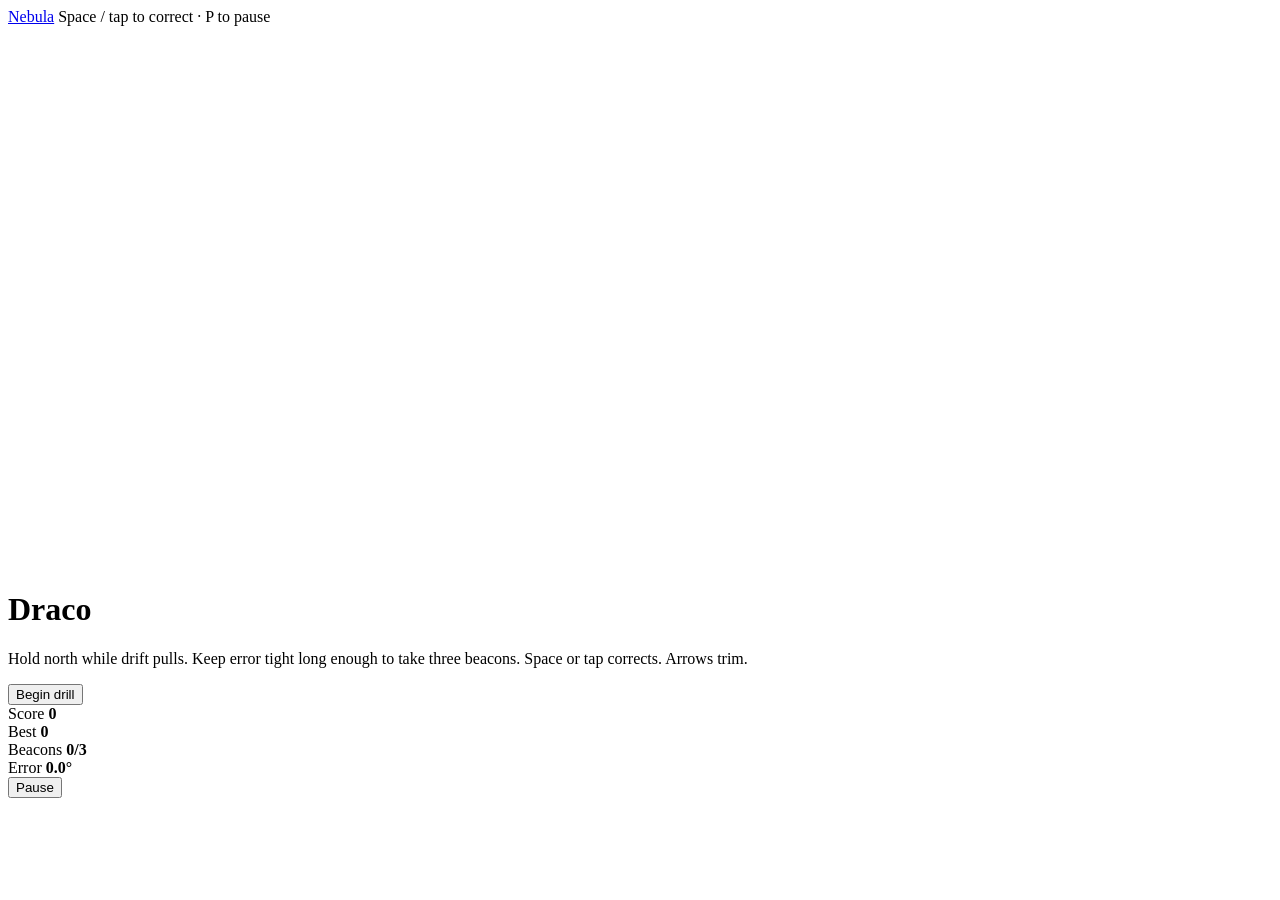
==== play/index.html @ 30826450 "Add site, Atlas, and Draco HTML plus desk script" ====
<!DOCTYPE html>
<html lang="en">
<head>
  <meta charset="utf-8">
  <meta name="viewport" content="width=device-width, initial-scale=1, user-scalable=no">
  <title>Draco — Nebula</title>
  <meta name="description" content="Draco bearing drill. Hold north, take three beacons.">
  <meta name="theme-color" content="#0c0b09">
  <link rel="icon" href="../assets/favicon.svg" type="image/svg+xml">
  <link rel="preconnect" href="https://fonts.googleapis.com">
  <link rel="preconnect" href="https://fonts.gstatic.com" crossorigin>
  <link href="https://fonts.googleapis.com/css2?family=Fraunces:opsz,wght@9..144,500;9..144,650&family=IBM+Plex+Mono:wght@400&family=Source+Sans+3:wght@400;600&display=swap" rel="stylesheet">
  <link rel="stylesheet" href="../styles/tokens.css">
  <link rel="stylesheet" href="../styles/game.css">
</head>
<body class="game-body">
  <div class="game-wrap">
    <div class="game-top">
      <a href="../">Nebula</a>
      <span class="help">Space / tap to correct · P to pause</span>
    </div>
    <div class="stage">
      <canvas id="game" width="960" height="540" aria-label="Bearing drill"></canvas>
      <div id="overlay" class="overlay">
        <h1 id="overlay-title">Draco</h1>
        <p id="overlay-msg">Hold north while drift pulls. Keep error tight long enough to take three beacons. Space or tap corrects. Arrows trim.</p>
        <button class="btn" id="start" type="button">Begin drill</button>
      </div>
    </div>
    <div class="hud">
      <div>Score <b id="score">0</b></div>
      <div>Best <b id="best">0</b></div>
      <div>Beacons <b id="beacons">0/3</b></div>
      <div>Error <b id="err">0.0°</b></div>
      <button class="btn" id="pause" type="button">Pause</button>
    </div>
  </div>
  <script type="module" src="../scripts/game.js"></script>
</body>
</html>
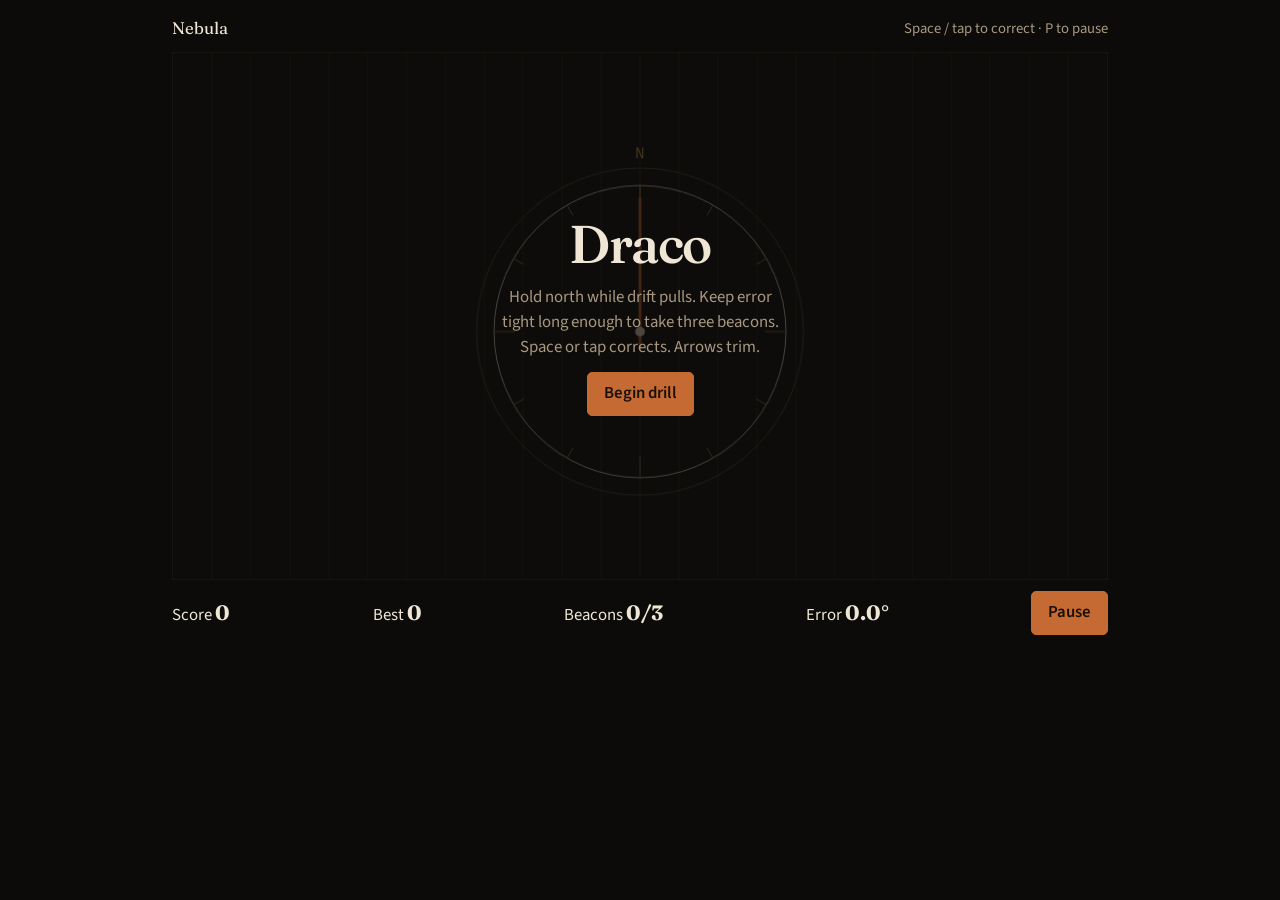
==== commit 38296721: "Harden desk form, headers, and Draco a11y" ====
--- a/play/index.html
+++ b/play/index.html
@@ -2,7 +2,7 @@
 <html lang="en">
 <head>
   <meta charset="utf-8">
-  <meta name="viewport" content="width=device-width, initial-scale=1, user-scalable=no">
+  <meta name="viewport" content="width=device-width, initial-scale=1">
   <title>Draco — Nebula</title>
   <meta name="description" content="Draco bearing drill. Hold north, take three beacons.">
   <meta name="theme-color" content="#0c0b09">
@@ -14,6 +14,7 @@
   <link rel="stylesheet" href="../styles/game.css">
 </head>
 <body class="game-body">
+  <a class="skip" href="#game">Skip to drill</a>
   <div class="game-wrap">
     <div class="game-top">
       <a href="../">Nebula</a>
--- a/styles/tokens.css
+++ b/styles/tokens.css
@@ -0,0 +1,61 @@
+:root {
+  color-scheme: dark;
+  --canvas: #14110d;
+  --canvas-2: #1c1812;
+  --paper: #e7dcc8;
+  --ink: #efe6d6;
+  --muted: #a89880;
+  --accent: #c56a32;
+  --accent-2: #e0a25a;
+  --accent-ink: #1a1008;
+  --line: #3a3228;
+  --ok: #8faf6a;
+  --danger: #d1654f;
+  --font-display: "Fraunces", "Iowan Old Style", Georgia, serif;
+  --font-body: "Source Sans 3", "Segoe UI", sans-serif;
+  --font-mono: "IBM Plex Mono", ui-monospace, monospace;
+  --step--1: 0.8rem;
+  --step-0: 1.05rem;
+  --step-1: clamp(1.2rem, 1rem + 0.6vw, 1.45rem);
+  --step-2: clamp(1.6rem, 1.2rem + 1.2vw, 2.1rem);
+  --step-3: clamp(2.2rem, 1.4rem + 2.4vw, 3.4rem);
+  --step-4: clamp(3rem, 1.6rem + 4vw, 5.4rem);
+  --space-1: 0.25rem;
+  --space-2: 0.5rem;
+  --space-3: 0.75rem;
+  --space-4: 1rem;
+  --space-5: 1.5rem;
+  --space-6: 2rem;
+  --space-7: 3rem;
+  --space-8: 5rem;
+  --radius-s: 5px;
+  --wide: 1180px;
+  --fast: 160ms;
+  --ease: cubic-bezier(0.22, 1, 0.36, 1);
+}
+@media (prefers-reduced-motion: reduce) { :root { --fast: 0ms; } }
+*, *::before, *::after { box-sizing: border-box; }
+html { background: var(--canvas); color: var(--ink); overflow-x: hidden; }
+body {
+  margin: 0;
+  font-family: var(--font-body);
+  font-size: var(--step-0);
+  line-height: 1.5;
+  background:
+    linear-gradient(180deg, color-mix(in oklab, var(--canvas) 88%, #000), var(--canvas)),
+    repeating-linear-gradient(0deg, transparent 0 47px, color-mix(in oklab, var(--line) 55%, transparent) 47px 48px),
+    repeating-linear-gradient(90deg, transparent 0 47px, color-mix(in oklab, var(--line) 55%, transparent) 47px 48px);
+  background-attachment: fixed;
+}
+h1, h2, h3, .display {
+  font-family: var(--font-display);
+  font-weight: 550;
+  letter-spacing: -0.03em;
+  line-height: 1.08;
+  margin: 0;
+}
+a { color: var(--accent-2); }
+:focus-visible { outline: 2px solid var(--accent-2); outline-offset: 3px; }
+.skip { position: absolute; left: 1rem; top: -40px; }
+.skip:focus { top: 1rem; background: var(--canvas-2); padding: 0.4rem 0.7rem; }
+.visually-hidden { position: absolute; width: 1px; height: 1px; overflow: hidden; clip: rect(0 0 0 0); }
--- a/styles/game.css
+++ b/styles/game.css
@@ -0,0 +1,14 @@
+.game-body { min-height: 100vh; background: #0c0b09; }
+.game-wrap { width: min(960px, 100%); margin: 0 auto; padding: 1rem 0.75rem 2rem; }
+.game-top { display: flex; justify-content: space-between; align-items: center; gap: 1rem; margin-bottom: 0.7rem; }
+.game-top a { color: var(--ink); text-decoration: none; font-family: var(--font-display); }
+.stage { position: relative; }
+canvas { display: block; width: 100%; height: auto; background: #16120c; border: 1px solid var(--line); touch-action: none; }
+.hud { display: flex; justify-content: space-between; align-items: center; flex-wrap: wrap; gap: 0.8rem; padding: 0.7rem 0; font-variant-numeric: tabular-nums; }
+.hud b { font-family: var(--font-display); font-size: 1.3rem; }
+.overlay { position: absolute; inset: 0; display: grid; place-content: center; justify-items: center; gap: 0.7rem; text-align: center; background: color-mix(in oklab, #0c0b09 72%, transparent); padding: 1rem; }
+.overlay p { max-width: 36ch; color: var(--muted); margin: 0; }
+.overlay[hidden] { display: none; }
+.overlay h1 { font-size: var(--step-3); }
+.btn { display: inline-flex; align-items: center; justify-content: center; min-height: 44px; padding: 0 1rem; border: 1px solid var(--accent); background: var(--accent); color: var(--accent-ink); font: inherit; font-weight: 600; border-radius: 5px; cursor: pointer; }
+.help { color: var(--muted); font-size: 0.92rem; }
